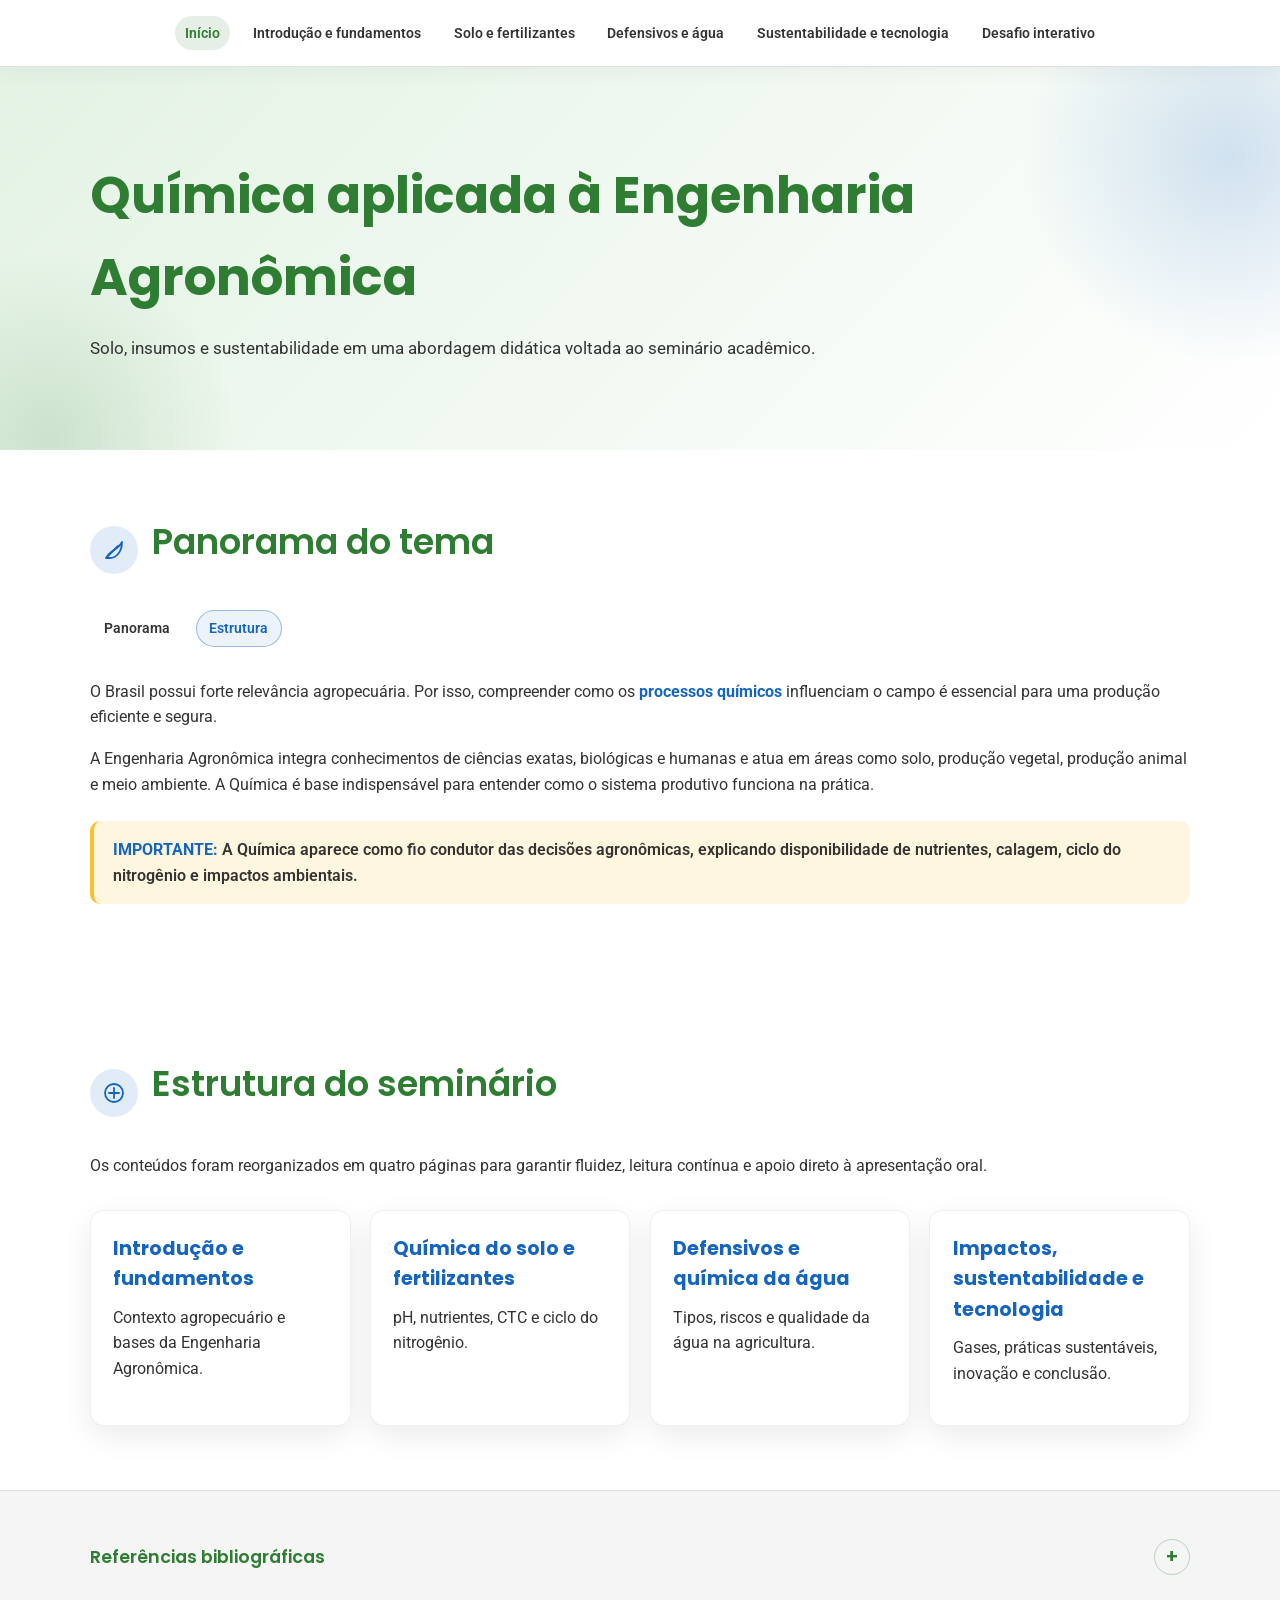
==== index.html @ e8ca40ff "All files" ====
﻿<!DOCTYPE html>
<html lang="pt-br">
  <head>
    <meta charset="UTF-8" />
    <meta name="viewport" content="width=device-width, initial-scale=1.0" />
    <title>Química aplicada à Engenharia Agronômica</title>
    <link rel="preconnect" href="https://fonts.googleapis.com" />
    <link rel="preconnect" href="https://fonts.gstatic.com" crossorigin />
    <link href="https://fonts.googleapis.com/css2?family=Poppins:wght@600;700&family=Roboto:wght@400;500;700&display=swap" rel="stylesheet" />
    <link rel="stylesheet" href="assets/css/styles.css" />
    <script defer src="assets/js/script.js"></script>
  </head>
  <body data-page="index">
    <header class="site-header">
      <div class="container header__inner">
        <button class="nav-toggle" type="button" aria-label="Abrir menu" aria-expanded="false" data-nav-toggle>
          Menu
        </button>
        <nav class="site-nav" data-nav-menu>
          <a href="index.html" data-page-target="index">Início</a>
          <a href="pages/introducao.html" data-page-target="introducao">Introdução e fundamentos</a>
          <a href="pages/solo-fertilizantes.html" data-page-target="solo-fertilizantes">Solo e fertilizantes</a>
          <a href="pages/defensivos-agua.html" data-page-target="defensivos-agua">Defensivos e água</a>
          <a href="pages/sustentabilidade-tecnologia.html" data-page-target="sustentabilidade-tecnologia">Sustentabilidade e tecnologia</a>
          <a href="pages/desafio-agronomo.html" data-page-target="desafio-agronomo">Desafio interativo</a>
        </nav>
      </div>
    </header>

    <main>
      <section class="hero">
        <div class="container hero__content reveal">
          <h1>Química aplicada à Engenharia Agronômica</h1>
          <p>Solo, insumos e sustentabilidade em uma abordagem didática voltada ao seminário acadêmico.</p>
        </div>
      </section>

      <section class="section" id="panorama">
        <div class="container">
          <div class="section-header reveal">
            <div class="section-icon" aria-hidden="true">
              <svg viewBox="0 0 24 24" width="24" height="24" fill="none" stroke="currentColor" stroke-width="1.8" stroke-linecap="round" stroke-linejoin="round">
                <path d="M4 20c4-8 12-8 16-16 0 10-6 16-12 16H4z" />
                <path d="M6 18c3-3 6-6 10-10" />
              </svg>
            </div>
            <h2>Panorama do tema</h2>
          </div>
          <div class="section-nav">
            <a href="#panorama" data-section-link>Panorama</a>
            <a href="#estrutura" data-section-link>Estrutura</a>
          </div>
          <p class="reveal">O Brasil possui forte relevância agropecuária. Por isso, compreender como os <span class="keyword">processos químicos</span> influenciam o campo é essencial para uma produção eficiente e segura.</p>
          <p class="reveal">A Engenharia Agronômica integra conhecimentos de ciências exatas, biológicas e humanas e atua em áreas como solo, produção vegetal, produção animal e meio ambiente. A Química é base indispensável para entender como o sistema produtivo funciona na prática.</p>
          <div class="highlight reveal"><strong>IMPORTANTE:</strong> A Química aparece como fio condutor das decisões agronômicas, explicando disponibilidade de nutrientes, calagem, ciclo do nitrogênio e impactos ambientais.</div>
        </div>
      </section>

      <section class="section" id="estrutura">
        <div class="container">
          <div class="section-header reveal">
            <div class="section-icon" aria-hidden="true">
              <svg viewBox="0 0 24 24" width="24" height="24" fill="none" stroke="currentColor" stroke-width="1.8" stroke-linecap="round" stroke-linejoin="round">
                <circle cx="12" cy="12" r="9" />
                <path d="M12 7v10" />
                <path d="M7 12h10" />
              </svg>
            </div>
            <h2>Estrutura do seminário</h2>
          </div>
          <p class="reveal">Os conteúdos foram reorganizados em quatro páginas para garantir fluidez, leitura contínua e apoio direto à apresentação oral.</p>
          <div class="card-grid">
            <a class="card reveal" href="pages/introducao.html">
              <h3 class="card__title">Introdução e fundamentos</h3>
              <p class="card__text">Contexto agropecuário e bases da Engenharia Agronômica.</p>
            </a>
            <a class="card reveal" href="pages/solo-fertilizantes.html">
              <h3 class="card__title">Química do solo e fertilizantes</h3>
              <p class="card__text">pH, nutrientes, CTC e ciclo do nitrogênio.</p>
            </a>
            <a class="card reveal" href="pages/defensivos-agua.html">
              <h3 class="card__title">Defensivos e química da água</h3>
              <p class="card__text">Tipos, riscos e qualidade da água na agricultura.</p>
            </a>
            <a class="card reveal" href="pages/sustentabilidade-tecnologia.html">
              <h3 class="card__title">Impactos, sustentabilidade e tecnologia</h3>
              <p class="card__text">Gases, práticas sustentáveis, inovação e conclusão.</p>
            </a>
          </div>
        </div>
      </section>
    </main>

    <footer class="footer">
      <div class="container">
        <button class="footer-toggle" type="button" aria-expanded="false" aria-controls="footer-references" data-footer-toggle>
          <span>Referências bibliográficas</span>
          <span class="footer-toggle__icon" aria-hidden="true">+</span>
        </button>
        <div class="footer-panel" id="footer-references">
          <ul class="references">
            <li>AGÊNCIA NACIONAL DE ÁGUAS E SANEAMENTO BÁSICO (ANA). Qualidade da água. Disponível em: https://www.gov.br/ana/pt-br/assuntos/monitoramento-e-eventos-criticos/qualidade-da-agua. Acesso em: 27 mar. 2026.</li>
            <li>AGÊNCIA NACIONAL DE ÁGUAS E SANEAMENTO BÁSICO (ANA). Índice de Qualidade das Águas (IQA). Disponível em: https://www.ana.gov.br/portalpnqa/indicadores-indice-aguas.aspx. Acesso em: 27 mar. 2026.</li>
            <li>AGROLINK. Calagem: o que é a acidez e o pH do solo? Como controlar? Disponível em: https://www.agrolink.com.br/fertilizantes/calagem-e-gessagem/calagem---o-que-e-a-acidez-e-calagem-do-solo_456691.html. Acesso em: 27 mar. 2026.</li>
            <li>AGROLINK. A importância da Capacidade de Troca de Cátions (CTC) no solo. Disponível em: https://www.agrolink.com.br/fertilizantes/aspectos-gerais/a-importancia-da-capacidade-de-troca-de-cations--ctc--no-solo_493132.html. Acesso em: 27 mar. 2026.</li>
            <li>AGÊNCIA NACIONAL DE VIGILÂNCIA SANITÁRIA (ANVISA). Agrotóxicos. Disponível em: https://www.gov.br/anvisa/pt-br/assuntos/agrotoxicos. Acesso em: 27 mar. 2026.</li>
            <li>BIBLIOTECA VIRTUAL EM SAÚDE (BVS/MS). Intoxicação por agrotóxicos. Disponível em: https://bvsms.saude.gov.br/intoxicacao-por-agrotoxicos/. Acesso em: 27 mar. 2026.</li>
            <li>BRASIL ESCOLA. Adubos Orgânicos e Inorgânicos. Disponível em: https://brasilescola.uol.com.br/quimica/adubos-organicos-inorganicos.htm. Acesso em: 27 mar. 2026.</li>
            <li>BRASIL ESCOLA. Ciclo do Nitrogênio: o que é, como funciona, etapas. Disponível em: https://brasilescola.uol.com.br/biologia/ciclo-nitrogenio.htm. Acesso em: 27 mar. 2026.</li>
            <li>BRASIL ESCOLA. Fertilizantes: o que são, função, tipos, produção. Disponível em: https://brasilescola.uol.com.br/geografia/fertilizantes.htm. Acesso em: 27 mar. 2026.</li>
            <li>BRASIL ESCOLA. Gases do efeito estufa: quais são, como agem. Disponível em: https://brasilescola.uol.com.br/quimica/gases-efeito-estufa.htm. Acesso em: 27 mar. 2026.</li>
            <li>BRASIL ESCOLA. Nutrição vegetal: o que é, elementos essenciais. Disponível em: https://brasilescola.uol.com.br/biologia/nutricao-das-plantas.htm. Acesso em: 27 mar. 2026.</li>
            <li>CAEMA (COMPANHIA DE SANEAMENTO AMBIENTAL DO MARANHÃO). Dia do Engenheiro Agrônomo. 2010. Disponível em: https://caema.ma.gov.br/index.php/noticias/436-dia-do-engenheiro-agronomo. Acesso em: 27 mar. 2026.</li>
            <li>CONSELHO FEDERAL DE ENGENHARIA E AGRONOMIA (CONFEA). 12 de outubro: Dia do Engenheiro Agrônomo. Disponível em: https://www.confea.org.br/12-de-outubro-dia-do-engenheiro-agronomo-0. Acesso em: 27 mar. 2026.</li>
            <li>CONSELHO FEDERAL DE ENGENHARIA E AGRONOMIA (CONFEA). Decreto nº 23.196, de 12 out. 1933: regula o exercício da profissão agronômica e dá outras providências. Disponível em: https://normativos.confea.org.br/Ementas/Visualizar?id=2. Acesso em: 27 mar. 2026.</li>
            <li>FUNDAÇÃO JOAQUIM NABUCO (FUNDAJ). Estudo da salinidade de águas utilizadas em pequena irrigação no Nordeste, e da sua evolução sazonal. 2021. Disponível em: https://www.gov.br/fundaj/pt-br/destaques/observa-fundaj-itens/observa-fundaj/artigos-de-joao-suassuna/estudo-da-salinidade-de-aguas-utilizadas-em-pequena-irrigacao-no-nordeste-e-da-sua-evolucao-sazonal-durante-os-anos-de-1988-e-1989-1. Acesso em: 27 mar. 2026.</li>
            <li>INSTITUTO NACIONAL DE CÂNCER (INCA). Agrotóxico. 2022. Disponível em: https://www.gov.br/inca/pt-br/assuntos/causas-e-prevencao-do-cancer/exposicao-no-trabalho-e-no-ambiente/agrotoxico. Acesso em: 27 mar. 2026.</li>
            <li>MINISTÉRIO DA AGRICULTURA E PECUÁRIA (MAPA). Conservação do Solo e da Água. 2016. Disponível em: https://www.gov.br/agricultura/pt-br/assuntos/sustentabilidade/conservacao-do-solo-e-da-agua. Acesso em: 27 mar. 2026.</li>
            <li>MINISTÉRIO DA AGRICULTURA E PECUÁRIA (MAPA). Agricultura de precisão é mais rentável e reduz a necessidade do uso de insumos. 2019. Disponível em: https://www.gov.br/agricultura/pt-br/assuntos/noticias/2022/agricultura-de-precisao-e-mais-rentavel-e-diminui-necessidade-do-uso-insumos. Acesso em: 27 mar. 2026.</li>
            <li>MINISTÉRIO DA CIÊNCIA, TECNOLOGIA E INOVAÇÃO (MCTI). Sobre a CTNBio. 2021. Disponível em: https://www.gov.br/mcti/pt-br/composicao/conselhos/ctnbio. Acesso em: 27 mar. 2026.</li>
            <li>MUNDO EDUCAÇÃO. Eutrofização. Disponível em: https://mundoeducacao.uol.com.br/biologia/eutrofizacao.htm. Acesso em: 27 mar. 2026.</li>
            <li>MUNDO EDUCAÇÃO. Processo de salinização do solo. Disponível em: https://mundoeducacao.uol.com.br/geografia/processo-salinizacao-solo.htm. Acesso em: 27 mar. 2026.</li>
            <li>CONSELHO REGIONAL DE MEDICINA VETERINÁRIA DO ESTADO DE SÃO PAULO (CRMV-SP). Pesquisa avalia emissão de metano por bovinos. 2015. Disponível em: https://crmvsp.gov.br/pesquisa-avalia-emissao-de-metano-por-bovinos/. Acesso em: 27 mar. 2026.</li>
          </ul>
        </div>
      </div>
    </footer>
  </body>
</html>
---- assets/css/styles.css ----
﻿:root {
  --green-900: #2E7D32;
  --green-500: #66BB6A;
  --blue-700: #1565C0;
  --yellow-500: #FBC02D;
  --white: #FFFFFF;
  --gray-50: #F5F5F5;
  --gray-300: #E0E0E0;
  --gray-700: #333333;
  --shadow: 0 10px 30px rgba(0, 0, 0, 0.08);
  --radius: 14px;
}

* {
  box-sizing: border-box;
}

[hidden] {
  display: none !important;
}

html {
  scroll-behavior: smooth;
}

body {
  margin: 0;
  font-family: "Roboto", sans-serif;
  color: var(--gray-700);
  background: var(--white);
  line-height: 1.6;
}

a {
  color: inherit;
  text-decoration: none;
}

img,
svg {
  max-width: 100%;
  display: block;
}

.container {
  width: min(1100px, 92%);
  margin: 0 auto;
}

.site-header {
  position: sticky;
  top: 0;
  z-index: 1000;
  background: var(--white);
  border-bottom: 1px solid var(--gray-300);
  box-shadow: 0 6px 20px rgba(0, 0, 0, 0.04);
}

.header__inner {
  display: flex;
  align-items: center;
  justify-content: center;
  gap: 1.5rem;
  padding: 1rem 0;
}

.brand {
  display: flex;
  flex-direction: column;
  gap: 0.25rem;
  font-family: "Poppins", sans-serif;
  color: var(--green-900);
}

.brand__title {
  font-weight: 700;
  font-size: 1rem;
  letter-spacing: 0.3px;
}

.brand__subtitle {
  font-size: 0.8rem;
  color: var(--blue-700);
  font-weight: 600;
}

.nav-toggle {
  display: none;
  border: 1px solid var(--green-900);
  background: var(--white);
  color: var(--green-900);
  font-family: "Poppins", sans-serif;
  font-weight: 600;
  padding: 0.5rem 1rem;
  border-radius: 999px;
  cursor: pointer;
  margin-left: auto;
}

.site-nav {
  display: flex;
  flex-wrap: wrap;
  gap: 0.75rem;
  align-items: center;
  justify-content: center;
}

.site-nav a {
  font-size: 0.9rem;
  font-weight: 600;
  padding: 0.35rem 0.65rem;
  border-radius: 999px;
  transition: all 0.2s ease;
  color: var(--gray-700);
}

.site-nav a:hover {
  background: var(--gray-50);
  color: var(--green-900);
}

.site-nav a.is-active {
  background: rgba(46, 125, 50, 0.12);
  color: var(--green-900);
}

main {
  min-height: 70vh;
}

.section {
  padding: 4rem 0;
}

.section--alt {
  background: var(--gray-50);
}

.hero {
  padding: 5.5rem 0 4.5rem;
  background: linear-gradient(135deg, rgba(102, 187, 106, 0.18), rgba(255, 255, 255, 0.95));
  position: relative;
  overflow: hidden;
}

.hero::before {
  content: "";
  position: absolute;
  width: 420px;
  height: 420px;
  background: radial-gradient(circle, rgba(21, 101, 192, 0.18), transparent 70%);
  top: -120px;
  right: -160px;
}

.hero::after {
  content: "";
  position: absolute;
  width: 380px;
  height: 380px;
  background: radial-gradient(circle, rgba(46, 125, 50, 0.16), transparent 70%);
  bottom: -180px;
  left: -140px;
}

.hero__content {
  position: relative;
  z-index: 1;
}

.hero h1 {
  font-family: "Poppins", sans-serif;
  font-size: clamp(2.2rem, 4vw, 3.4rem);
  margin: 0 0 1rem;
  color: var(--green-900);
  font-weight: 700;
}

.hero p {
  max-width: 760px;
  font-size: 1.05rem;
}

.hero__meta {
  display: grid;
  grid-template-columns: repeat(auto-fit, minmax(220px, 1fr));
  gap: 1rem;
  margin-top: 2rem;
}

.hero-media {
  margin-top: 2.2rem;
  border-radius: var(--radius);
  overflow: hidden;
  border: 1px solid rgba(0, 0, 0, 0.08);
  box-shadow: var(--shadow);
  background: var(--white);
}

.hero-media img {
  width: 100%;
  height: auto;
}

.section-image {
  margin: 1.8rem 0;
  border-radius: var(--radius);
  overflow: hidden;
  border: 1px solid rgba(0, 0, 0, 0.08);
  box-shadow: var(--shadow);
  background: var(--white);
}

.section-image img {
  width: 100%;
  height: auto;
}

.section-image--diagram {
  text-align: center;
}

.section-image--diagram img {
  width: min(100%, 640px);
  margin: 0 auto;
}

.section-image figcaption {
  padding: 0.85rem 1rem;
  font-size: 0.9rem;
  color: var(--gray-700);
  background: var(--gray-50);
  border-top: 1px solid rgba(0, 0, 0, 0.06);
}

.meta-card {
  background: var(--white);
  border-radius: var(--radius);
  padding: 1rem 1.2rem;
  border: 1px solid var(--gray-300);
  box-shadow: var(--shadow);
}

.meta-card span {
  display: block;
  font-weight: 700;
  font-family: "Poppins", sans-serif;
  color: var(--blue-700);
  font-size: 0.85rem;
  margin-bottom: 0.35rem;
}

h2 {
  font-family: "Poppins", sans-serif;
  font-size: clamp(1.6rem, 3vw, 2.2rem);
  margin: 0 0 1rem;
  color: var(--green-900);
  font-weight: 600;
}

h3 {
  font-family: "Poppins", sans-serif;
  font-size: 1.2rem;
  margin: 0 0 0.6rem;
  color: var(--blue-700);
}

p {
  margin: 0 0 1rem;
}

.section-header {
  display: flex;
  align-items: center;
  gap: 0.9rem;
  margin-bottom: 1.5rem;
}

.section-icon {
  width: 48px;
  height: 48px;
  border-radius: 50%;
  display: grid;
  place-items: center;
  background: rgba(21, 101, 192, 0.12);
  color: var(--blue-700);
}

.section-nav {
  display: flex;
  flex-wrap: wrap;
  gap: 0.75rem;
  margin: 1.5rem 0 2rem;
}

.section-nav a {
  padding: 0.4rem 0.8rem;
  border-radius: 999px;
  border: 1px solid transparent;
  background: var(--white);
  font-weight: 600;
  font-size: 0.85rem;
  color: var(--gray-700);
  transition: all 0.2s ease;
}

.section-nav a.is-active {
  border-color: rgba(21, 101, 192, 0.4);
  color: var(--blue-700);
  background: rgba(21, 101, 192, 0.08);
}

.card-grid {
  display: grid;
  grid-template-columns: repeat(auto-fit, minmax(220px, 1fr));
  gap: 1.2rem;
  margin-top: 2rem;
}

.card {
  background: var(--white);
  border-radius: var(--radius);
  padding: 1.4rem;
  border: 1px solid rgba(0, 0, 0, 0.06);
  box-shadow: var(--shadow);
  transition: transform 0.2s ease, box-shadow 0.2s ease;
}

.card:hover {
  transform: translateY(-6px);
  box-shadow: 0 16px 30px rgba(0, 0, 0, 0.12);
}

.card__title {
  margin: 0 0 0.6rem;
}

.quiz-card {
  background: var(--white);
  border-radius: var(--radius);
  padding: 2rem;
  border: 1px solid rgba(0, 0, 0, 0.06);
  box-shadow: var(--shadow);
  display: grid;
  gap: 1.5rem;
  transition: opacity 0.3s ease, transform 0.3s ease;
}

.quiz-card.is-fading {
  opacity: 0;
  transform: translateY(6px);
}

.quiz-meta {
  display: flex;
  align-items: center;
  justify-content: space-between;
  flex-wrap: wrap;
  gap: 0.75rem;
  font-weight: 600;
  color: var(--blue-700);
}

.quiz-title {
  font-family: "Poppins", sans-serif;
  font-size: 1.4rem;
  margin: 0;
  color: var(--green-900);
}

.quiz-context {
  margin: 0;
}

.quiz-question {
  margin: 0;
  font-weight: 600;
}

.quiz-options {
  display: grid;
  gap: 0.75rem;
}

.quiz-option {
  width: 100%;
  text-align: left;
  padding: 0.9rem 1rem;
  border-radius: 12px;
  border: 1px solid rgba(0, 0, 0, 0.1);
  background: var(--white);
  font-weight: 600;
  color: var(--gray-700);
  cursor: pointer;
  transition: transform 0.2s ease, box-shadow 0.2s ease, border-color 0.2s ease;
}

.quiz-option:hover:not(:disabled) {
  transform: translateY(-2px);
  box-shadow: 0 10px 20px rgba(0, 0, 0, 0.08);
  border-color: rgba(21, 101, 192, 0.4);
}

.quiz-option:disabled {
  cursor: not-allowed;
  opacity: 0.85;
}

.quiz-option.is-correct {
  background: rgba(46, 125, 50, 0.12);
  border-color: rgba(46, 125, 50, 0.6);
  color: var(--green-900);
}

.quiz-option.is-incorrect {
  background: rgba(211, 47, 47, 0.12);
  border-color: rgba(211, 47, 47, 0.6);
  color: #8b1b1b;
}

.quiz-feedback {
  border-radius: 12px;
  padding: 1rem 1.2rem;
  border: 1px solid transparent;
  background: var(--gray-50);
  display: none;
  gap: 0.4rem;
}

.quiz-feedback.is-visible {
  display: grid;
}

.quiz-feedback__status {
  font-weight: 700;
  font-family: "Poppins", sans-serif;
}

.quiz-feedback--correct {
  border-color: rgba(46, 125, 50, 0.4);
}

.quiz-feedback--incorrect {
  border-color: rgba(211, 47, 47, 0.4);
}

.quiz-actions {
  display: flex;
  align-items: center;
  justify-content: flex-end;
  gap: 1rem;
  flex-wrap: wrap;
}

.quiz-next {
  padding: 0.7rem 1.4rem;
  border-radius: 999px;
  background: var(--blue-700);
  color: var(--white);
  border: none;
  font-weight: 600;
  cursor: pointer;
  transition: transform 0.2s ease, box-shadow 0.2s ease;
}

.quiz-next:disabled {
  opacity: 0.6;
  cursor: not-allowed;
}

.quiz-next:not(:disabled):hover {
  transform: translateY(-2px);
  box-shadow: 0 10px 20px rgba(0, 0, 0, 0.12);
}

.quiz-result {
  background: var(--gray-50);
  border-radius: var(--radius);
  padding: 2rem;
  border: 1px solid rgba(0, 0, 0, 0.06);
  display: grid;
  gap: 1rem;
}

.quiz-result__score {
  font-weight: 700;
  font-size: 1.1rem;
  color: var(--blue-700);
}

.quiz-result__actions {
  display: flex;
  gap: 1rem;
  flex-wrap: wrap;
}

.quiz-link {
  font-weight: 600;
  color: var(--blue-700);
}

.quiz-link:hover {
  color: var(--green-900);
}

.highlight {
  border-left: 4px solid var(--yellow-500);
  background: rgba(251, 192, 45, 0.15);
  padding: 1rem 1.2rem;
  border-radius: 10px;
  margin: 1.5rem 0;
  font-weight: 600;
}

.highlight strong {
  color: var(--blue-700);
}

.keyword {
  color: var(--blue-700);
  font-weight: 700;
}

.diagram {
  margin-top: 2rem;
  padding: 1.2rem;
  border-radius: var(--radius);
  border: 1px dashed rgba(21, 101, 192, 0.4);
  background: rgba(21, 101, 192, 0.04);
}

.ph-scale {
  display: grid;
  grid-template-columns: repeat(3, 1fr);
  border-radius: 999px;
  overflow: hidden;
  text-align: center;
  font-weight: 700;
  margin-top: 1rem;
}

.ph-scale span {
  padding: 0.6rem 0.4rem;
  font-size: 0.85rem;
  color: var(--gray-700);
}

.ph-scale-numbers {
  display: grid;
  grid-template-columns: repeat(15, 1fr);
  gap: 0;
  margin-top: 0.6rem;
  font-size: 0.75rem;
  color: var(--gray-700);
  text-align: center;
  font-weight: 600;
}

.ph-scale-numbers span {
  line-height: 1.2;
}

.ph-scale .acidic {
  background: rgba(251, 192, 45, 0.7);
}

.ph-scale .neutral {
  background: rgba(102, 187, 106, 0.6);
}

.ph-scale .alkaline {
  background: rgba(21, 101, 192, 0.5);
  color: #0b2a4a;
}

.cycle {
  display: grid;
  grid-template-columns: repeat(auto-fit, minmax(160px, 1fr));
  gap: 1rem;
  margin-top: 1.5rem;
}

.cycle-step {
  position: relative;
  padding: 0.8rem 1rem;
  border-radius: 12px;
  background: var(--white);
  border: 1px solid rgba(0, 0, 0, 0.08);
  text-align: center;
  display: flex;
  flex-direction: column;
  gap: 0.35rem;
}

.cycle-step__title {
  font-weight: 700;
  color: var(--blue-700);
}

.cycle-step__desc {
  font-size: 0.8rem;
  color: var(--gray-700);
  line-height: 1.4;
}

.cycle-step::after {
  content: "→";
  position: absolute;
  right: -1.1rem;
  top: 50%;
  transform: translateY(-50%);
  color: var(--green-900);
  font-weight: 700;
}

.cycle-step:last-child::after {
  content: "";
}

.water-flow {
  display: grid;
  grid-template-columns: repeat(auto-fit, minmax(180px, 1fr));
  gap: 1rem;
  margin-top: 1.5rem;
}

.water-flow div {
  padding: 1rem;
  border-radius: 12px;
  background: rgba(46, 125, 50, 0.08);
  border: 1px solid rgba(46, 125, 50, 0.2);
  font-weight: 600;
  text-align: center;
}

.footer {
  background: var(--gray-50);
  padding: 3rem 0 2.5rem;
  border-top: 1px solid var(--gray-300);
}

.footer h3 {
  color: var(--green-900);
}

.footer-toggle {
  width: 100%;
  display: flex;
  align-items: center;
  justify-content: space-between;
  gap: 1rem;
  background: none;
  border: none;
  padding: 0;
  font-family: "Poppins", sans-serif;
  font-size: 1.1rem;
  font-weight: 600;
  color: var(--green-900);
  cursor: pointer;
}

.footer-toggle__icon {
  width: 36px;
  height: 36px;
  border-radius: 50%;
  border: 1px solid rgba(46, 125, 50, 0.3);
  display: grid;
  place-items: center;
  font-size: 1.2rem;
  color: var(--green-900);
  transition: transform 0.2s ease, background 0.2s ease;
}

.footer-toggle.is-open .footer-toggle__icon {
  transform: rotate(45deg);
  background: rgba(46, 125, 50, 0.1);
}

.footer-panel {
  margin-top: 1rem;
}

body.js-enabled .footer-panel {
  max-height: 0;
  overflow: hidden;
  margin-top: 0;
  transition: max-height 0.4s ease, margin-top 0.4s ease;
}

body.js-enabled .footer-panel.is-open {
  margin-top: 1rem;
}

.references {
  list-style: none;
  padding: 0;
  margin: 0;
  display: grid;
  gap: 0.65rem;
  font-size: 0.85rem;
}

.references li {
  line-height: 1.45;
}

.page-nav {
  margin-top: 3rem;
  padding-top: 2rem;
  border-top: 1px solid var(--gray-300);
  display: flex;
  align-items: center;
  justify-content: center;
  gap: 1.5rem;
  flex-wrap: wrap;
  width: 100%;
}

.page-nav.has-back {
  justify-content: space-between;
}

.page-nav__back {
  font-weight: 600;
  color: var(--blue-700);
}

.page-nav__back:hover {
  color: var(--green-900);
}

.next-page {
  margin-left: 0;
}

.next-page__link {
  display: flex;
  align-items: center;
  gap: 1.2rem;
  padding: 0.9rem 1.4rem;
  border-radius: 999px;
  background: var(--green-900);
  color: var(--white);
  box-shadow: var(--shadow);
  transition: transform 0.2s ease, box-shadow 0.2s ease, background 0.2s ease;
}

.next-page__link:hover {
  transform: translateY(-3px);
  box-shadow: 0 16px 28px rgba(0, 0, 0, 0.15);
  background: #256428;
}

.next-page__text {
  display: flex;
  flex-direction: column;
  gap: 0.1rem;
  font-family: "Poppins", sans-serif;
}

.next-page__kicker {
  font-size: 0.75rem;
  font-weight: 600;
  opacity: 0.85;
  letter-spacing: 0.3px;
  text-transform: uppercase;
}

.next-page__title {
  font-size: 1rem;
  font-weight: 600;
}

.next-page__arrow {
  font-size: 1.5rem;
  font-weight: 700;
}

.reveal {
  opacity: 0;
  transform: translateY(14px);
  transition: all 0.6s ease;
}

.reveal.is-visible {
  opacity: 1;
  transform: translateY(0);
}

@media (max-width: 980px) {
  .header__inner {
    justify-content: space-between;
  }

  .nav-toggle {
    display: inline-flex;
  }

  .site-nav {
    position: absolute;
    top: 100%;
    right: 4%;
    background: var(--white);
    border: 1px solid var(--gray-300);
    border-radius: var(--radius);
    padding: 1rem;
    box-shadow: var(--shadow);
    flex-direction: column;
    align-items: flex-start;
    gap: 0.5rem;
    width: min(320px, 90vw);
    opacity: 0;
    pointer-events: none;
    transform: translateY(-10px);
    transition: all 0.2s ease;
  }

  .site-nav.is-open {
    opacity: 1;
    pointer-events: auto;
    transform: translateY(0);
  }
}

@media (max-width: 720px) {
  .hero {
    padding-top: 4.5rem;
  }

  .header__inner {
    align-items: flex-start;
  }

  .brand__title {
    font-size: 0.95rem;
  }

  .meta-card {
    box-shadow: none;
  }

  .ph-scale-numbers {
    font-size: 0.65rem;
  }

  .page-nav {
    flex-direction: column;
    align-items: flex-start;
  }

  .next-page {
    width: 100%;
    margin-left: 0;
  }

  .next-page__link {
    width: 100%;
    justify-content: space-between;
  }

  .quiz-card {
    padding: 1.4rem;
  }

  .quiz-actions {
    justify-content: flex-start;
  }

  .quiz-result {
    padding: 1.4rem;
  }
}

@media (prefers-reduced-motion: reduce) {
  html {
    scroll-behavior: auto;
  }

  .reveal {
    transition: none;
  }
}
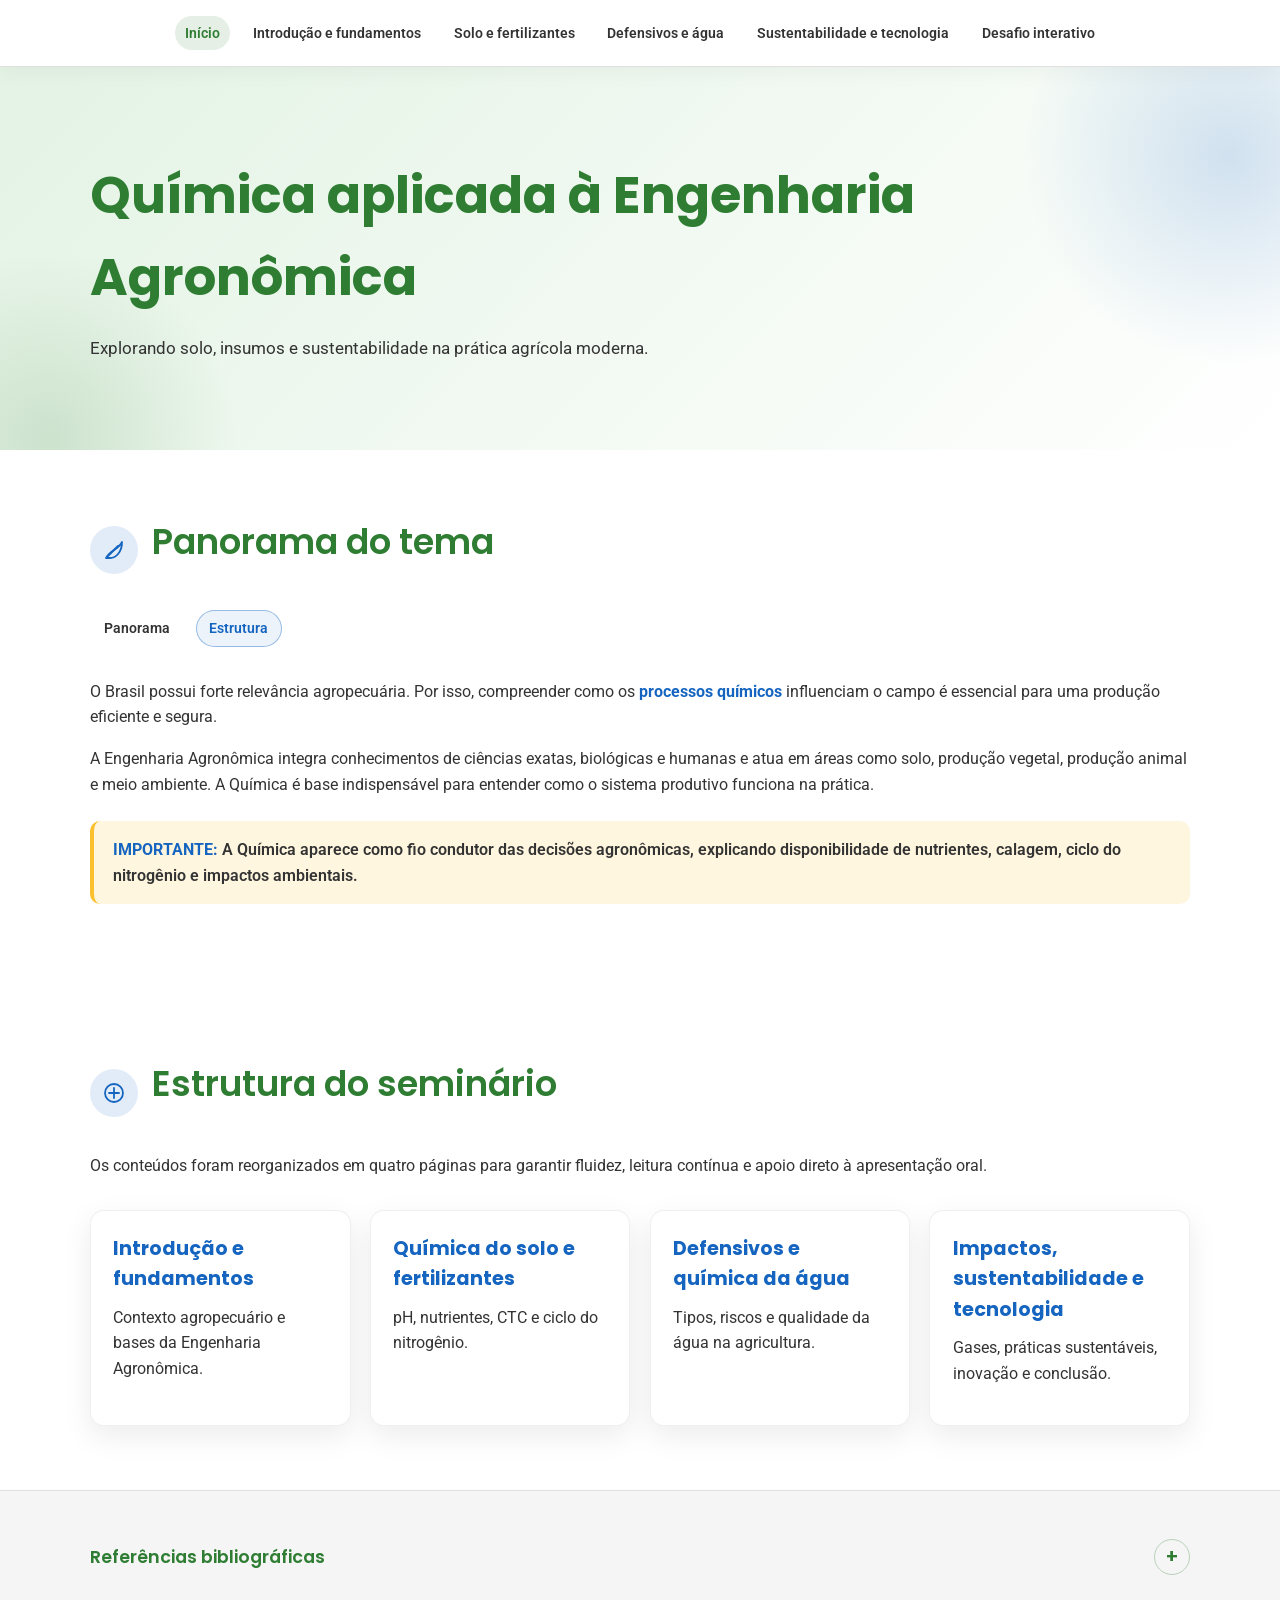
==== commit 4954af50: "sutitle addon" ====
--- a/index.html
+++ b/index.html
@@ -31,7 +31,7 @@
       <section class="hero">
         <div class="container hero__content reveal">
           <h1>Química aplicada à Engenharia Agronômica</h1>
-          <p>Solo, insumos e sustentabilidade em uma abordagem didática voltada ao seminário acadêmico.</p>
+          <p>Explorando solo, insumos e sustentabilidade na prática agrícola moderna.</p>
         </div>
       </section>
 
@@ -126,4 +126,4 @@
       </div>
     </footer>
   </body>
-</html>
+</html>
